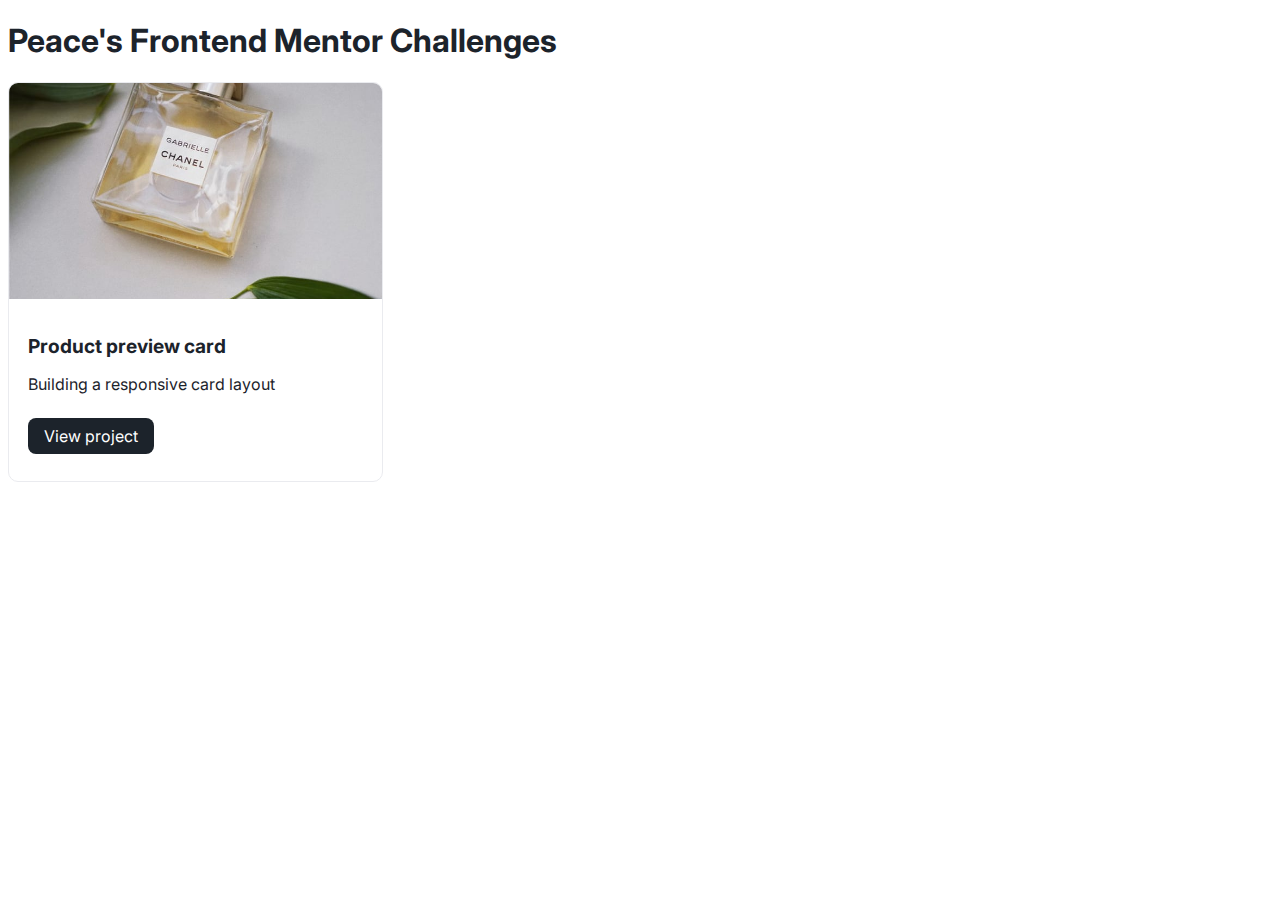
==== index.html @ c160496a "homepage styling" ====
<!DOCTYPE html>
<html lang="en">
  <head>
    <meta charset="UTF-8" />
    <meta name="viewport" content="width=device-width, initial-scale=1.0" />
    <link href="style.css" rel="stylesheet" />
    <link rel="preconnect" href="https://fonts.googleapis.com" />
    <link rel="preconnect" href="https://fonts.gstatic.com" crossorigin />
    <link
      href="https://fonts.googleapis.com/css2?family=Inter:wght@400;500&display=swap"
      rel="stylesheet"
    />
    <title>Peace's Frontend Mentor Challenges</title>
  </head>
  <body>
    <h1>Peace's Frontend Mentor Challenges</h1>
    <article>
      <div class="project-img"></div>
      <div class="description">
        <h2>Product preview card</h2>
        <p>Building a responsive card layout</p>
        <a class="button" href="Product preview card component/index.html">View project</a>
      </div>
    </article>
  </body>
</html>
---- style.css ----
/* Mobile */
:root {
  --lightgray: #EAEBEF;
  --cream: #f2eae2;
  --white: #ffffff;
  --purple: #8865EC;
  --gunmetal: #1c232b;
  --sans: "Inter", sans-serif;
}

html {
  box-sizing: border-box;
}

*,
*::before,
*::after {
  box-sizing: inherit;
}


body {
font-family: var(--sans);
font-size: 1rem;
color: var(--gunmetal);
}

h2{
    font-size: 1.2rem;
}

img {
  width: 100%;
}

p {
    margin: .5rem 0px 2rem 0px;
}

article {
  width: 375px;
  border-radius: 10px;
  display: flex;
  flex-direction: column;
  overflow: hidden;
  border: 1px solid var(--lightgray);
  height: 400px;
  padding-bottom: 1rem;
}

.project-img {
  background-image: url("Product preview card component/images/image-product-mobile.jpg");
  background-position: center;
  height: 300px;
  background-size: cover;
  display: block;
}

.description {
  padding: 1.2rem;
}

a.button {
    text-decoration: none;
    background-color: var(--gunmetal);
    color: var(--white);
    padding: .5rem 1rem;
    text-align: center;
    width: 100%;
    border-radius: 8px;
}

a.button:hover {
    background-color: var(--purple);
}
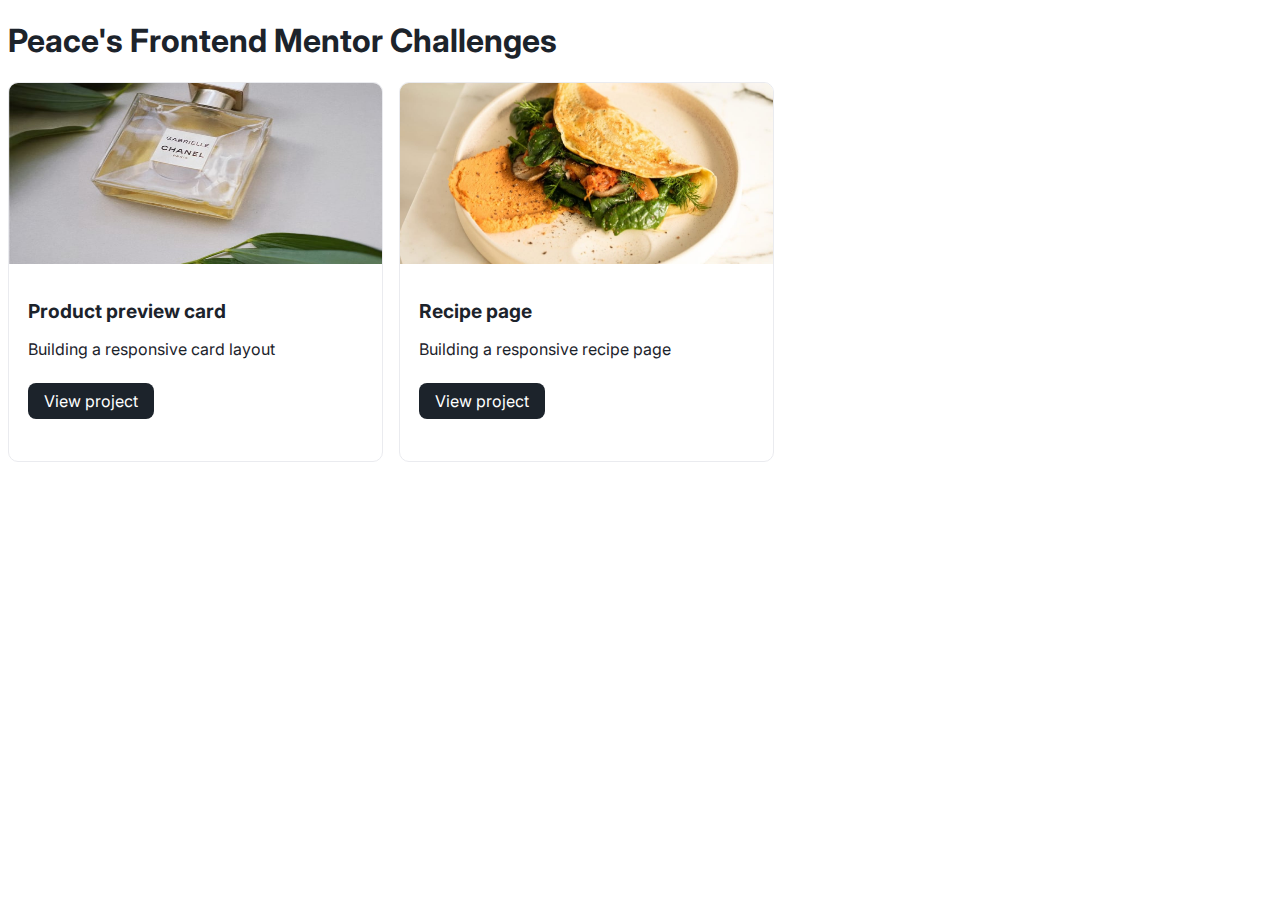
==== commit 2d8879ed: "fixing link" ====
--- a/index.html
+++ b/index.html
@@ -14,13 +14,28 @@
   </head>
   <body>
     <h1>Peace's Frontend Mentor Challenges</h1>
+    <div class="content">
     <article>
-      <div class="project-img"></div>
+      <div class="project-img">
+        <img src="Product preview card component/images/image-product-mobile.jpg">
+      </div>
       <div class="description">
         <h2>Product preview card</h2>
         <p>Building a responsive card layout</p>
         <a class="button" href="Product preview card component/index.html">View project</a>
       </div>
     </article>
+
+    <article>
+        <div class="project-img">
+          <img src="Recipe Page/assets/images/image-omelette.jpeg">
+        </div>
+        <div class="description">
+          <h2>Recipe page</h2>
+          <p>Building a responsive recipe page</p>
+          <a class="button" href="Recipe Page/index.html">View project</a>
+        </div>
+      </article>
+    </div>
   </body>
 </html>
--- a/style.css
+++ b/style.css
@@ -31,6 +31,7 @@
 
 img {
   width: 100%;
+  height: 100%;
 }
 
 p {
@@ -42,18 +43,15 @@
   border-radius: 10px;
   display: flex;
   flex-direction: column;
+  border: 1px solid var(--lightgray);
+  height: 380px;
+  padding-bottom: 1rem;
   overflow: hidden;
-  border: 1px solid var(--lightgray);
-  height: 400px;
-  padding-bottom: 1rem;
 }
 
 .project-img {
-  background-image: url("Product preview card component/images/image-product-mobile.jpg");
-  background-position: center;
-  height: 300px;
-  background-size: cover;
-  display: block;
+height: 50%;
+overflow: hidden;
 }
 
 .description {
@@ -72,4 +70,10 @@
 
 a.button:hover {
     background-color: var(--purple);
-}+}
+
+.content {
+  display: flex;
+  gap: 1rem;
+}
+
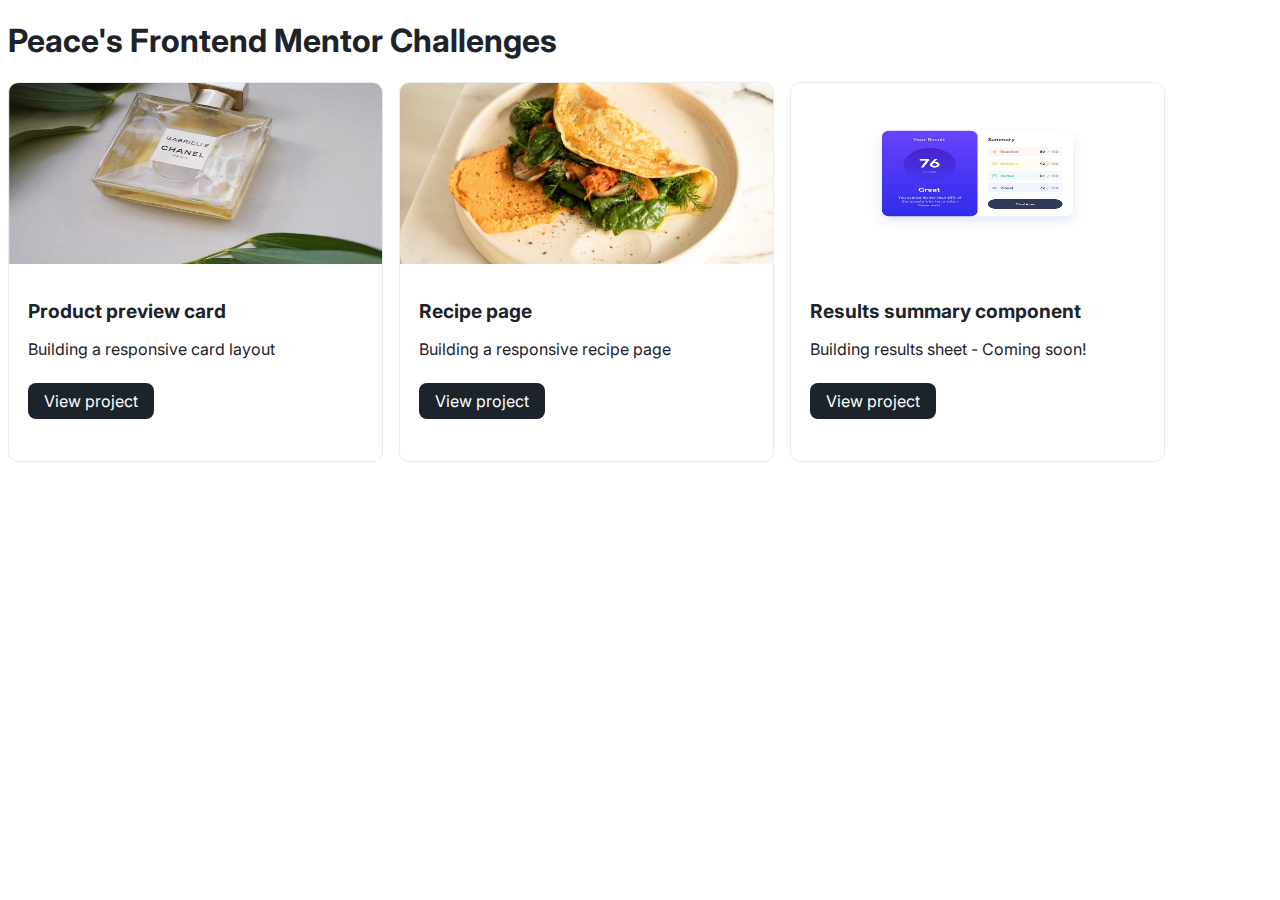
==== commit 9d887d72: "markup base" ====
--- a/index.html
+++ b/index.html
@@ -36,6 +36,17 @@
           <a class="button" href="Recipe Page/index.html">View project</a>
         </div>
       </article>
+
+      <article>
+        <div class="project-img">
+          <img src="Results Summary Component/design/desktop-design.jpg">
+        </div>
+        <div class="description">
+          <h2>Results summary component</h2>
+          <p>Building results sheet - Coming soon!</p>
+          <a class="button" href="Results Summary Component/index.html">View project</a>
+        </div>
+      </article>
     </div>
   </body>
 </html>
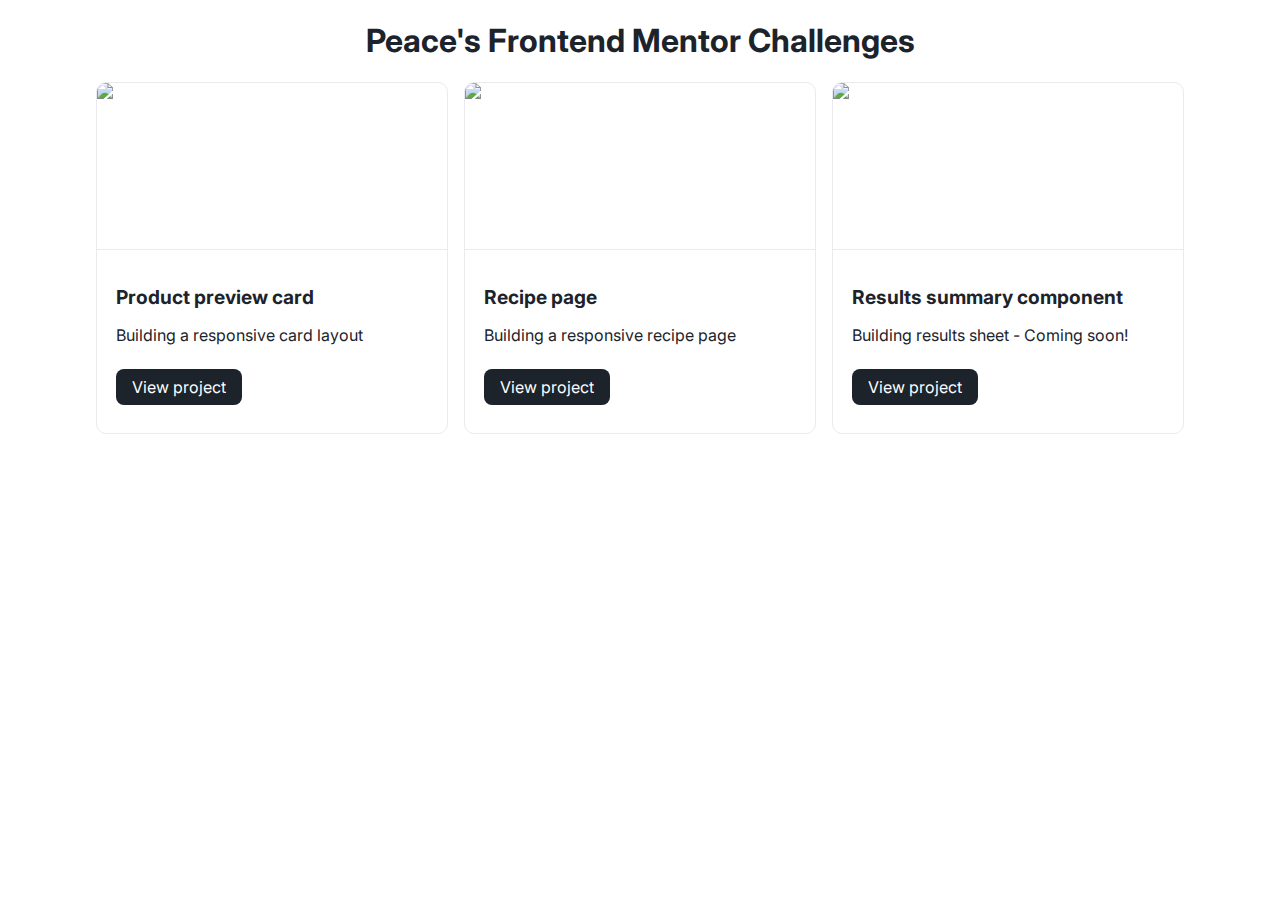
==== commit 80adbc54: "homepage responsiveness" ====
--- a/index.html
+++ b/index.html
@@ -17,7 +17,7 @@
     <div class="content">
     <article>
       <div class="project-img">
-        <img src="Product preview card component/images/image-product-mobile.jpg">
+        <img src="https://res.cloudinary.com/dz209s6jk/image/upload/f_auto,q_auto,w_700/Challenges/d0bm3lh8bp36gyi3jiop.jpg">
       </div>
       <div class="description">
         <h2>Product preview card</h2>
@@ -28,7 +28,7 @@
 
     <article>
         <div class="project-img">
-          <img src="Recipe Page/assets/images/image-omelette.jpeg">
+          <img src="https://res.cloudinary.com/dz209s6jk/image/upload/f_auto,q_auto,w_700/Challenges/sogk9gtrzrmsf2rzcj63.jpg">
         </div>
         <div class="description">
           <h2>Recipe page</h2>
@@ -39,7 +39,7 @@
 
       <article>
         <div class="project-img">
-          <img src="Results Summary Component/design/desktop-design.jpg">
+          <img src="https://res.cloudinary.com/dz209s6jk/image/upload/f_auto,q_auto,w_700/Challenges/aqbssn4qnnb7jwp9kbw2.jpg">
         </div>
         <div class="description">
           <h2>Results summary component</h2>
--- a/style.css
+++ b/style.css
@@ -1,9 +1,9 @@
 /* Mobile */
 :root {
-  --lightgray: #EAEBEF;
+  --lightgray: #eaebef;
   --cream: #f2eae2;
   --white: #ffffff;
-  --purple: #8865EC;
+  --purple: #8865ec;
   --gunmetal: #1c232b;
   --sans: "Inter", sans-serif;
 }
@@ -18,40 +18,43 @@
   box-sizing: inherit;
 }
 
-
 body {
-font-family: var(--sans);
-font-size: 1rem;
-color: var(--gunmetal);
+  font-family: var(--sans);
+  font-size: 1rem;
+  color: var(--gunmetal);
 }
 
-h2{
-    font-size: 1.2rem;
+h1 {
+  text-align: center;
+}
+
+h2 {
+  font-size: 1.2rem;
 }
 
 img {
   width: 100%;
-  height: 100%;
 }
 
 p {
-    margin: .5rem 0px 2rem 0px;
+  margin: 0.5rem 0px 2rem 0px;
 }
 
 article {
-  width: 375px;
+  width: 22rem;
+  height: 22rem;
   border-radius: 10px;
   display: flex;
   flex-direction: column;
   border: 1px solid var(--lightgray);
-  height: 380px;
   padding-bottom: 1rem;
   overflow: hidden;
 }
 
 .project-img {
-height: 50%;
-overflow: hidden;
+  height: 50%;
+  overflow: hidden;
+  border-bottom: 1px solid var(--lightgray);
 }
 
 .description {
@@ -59,21 +62,30 @@
 }
 
 a.button {
-    text-decoration: none;
-    background-color: var(--gunmetal);
-    color: var(--white);
-    padding: .5rem 1rem;
-    text-align: center;
-    width: 100%;
-    border-radius: 8px;
+  text-decoration: none;
+  background-color: var(--gunmetal);
+  color: var(--white);
+  padding: 0.5rem 1rem;
+  text-align: center;
+  width: 100%;
+  border-radius: 8px;
 }
 
 a.button:hover {
-    background-color: var(--purple);
+  background-color: var(--purple);
 }
 
 .content {
   display: flex;
   gap: 1rem;
+  flex-direction: column;
+  align-items: center;
 }
 
+@media (min-width: 800px) {
+  .content {
+    flex-direction: row;
+    margin: 0 auto;
+    justify-content: center;
+  }
+}
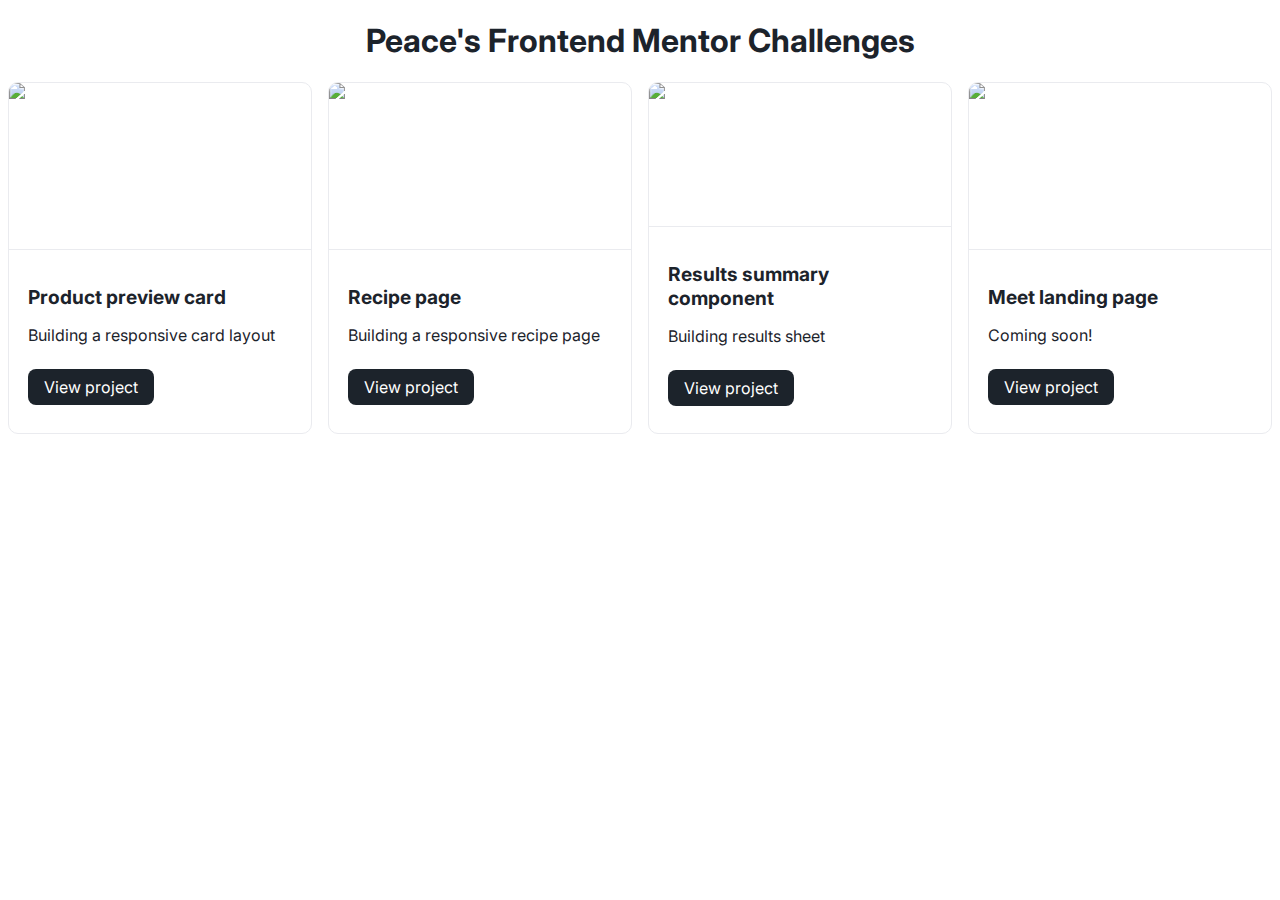
==== commit ce329d0d: "landing page start" ====
--- a/index.html
+++ b/index.html
@@ -43,8 +43,19 @@
         </div>
         <div class="description">
           <h2>Results summary component</h2>
-          <p>Building results sheet - Coming soon!</p>
+          <p>Building results sheet</p>
           <a class="button" href="Results Summary Component/index.html">View project</a>
+        </div>
+      </article>
+
+      <article>
+        <div class="project-img">
+          <img src="https://res.cloudinary.com/dz209s6jk/image/upload/f_auto,q_auto,w_700/Challenges/mubyltw6vmbmndvlymzn.jpg">
+        </div>
+        <div class="description">
+          <h2>Meet landing page</h2>
+          <p>Coming soon!</p>
+          <a class="button" href="Meet Landing Page/index.html">View project</a>
         </div>
       </article>
     </div>
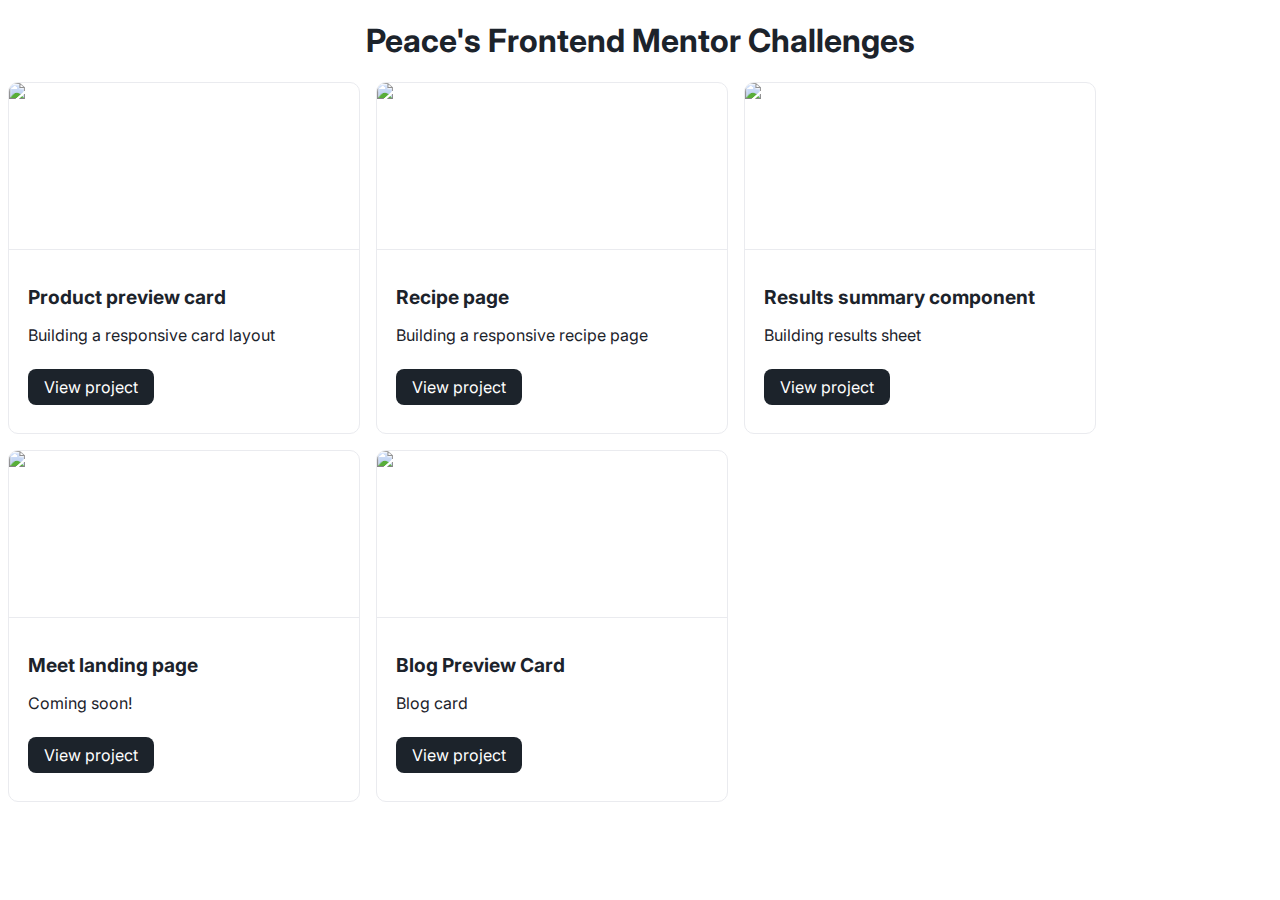
==== commit 15646ab1: "updating homepage" ====
--- a/index.html
+++ b/index.html
@@ -15,20 +15,26 @@
   <body>
     <h1>Peace's Frontend Mentor Challenges</h1>
     <div class="content">
-    <article>
-      <div class="project-img">
-        <img src="https://res.cloudinary.com/dz209s6jk/image/upload/f_auto,q_auto,w_700/Challenges/d0bm3lh8bp36gyi3jiop.jpg">
-      </div>
-      <div class="description">
-        <h2>Product preview card</h2>
-        <p>Building a responsive card layout</p>
-        <a class="button" href="Product preview card component/index.html">View project</a>
-      </div>
-    </article>
+      <article>
+        <div class="project-img">
+          <img
+            src="https://res.cloudinary.com/dz209s6jk/image/upload/f_auto,q_auto,w_700/Challenges/d0bm3lh8bp36gyi3jiop.jpg"
+          />
+        </div>
+        <div class="description">
+          <h2>Product preview card</h2>
+          <p>Building a responsive card layout</p>
+          <a class="button" href="Product preview card component/index.html"
+            >View project</a
+          >
+        </div>
+      </article>
 
-    <article>
+      <article>
         <div class="project-img">
-          <img src="https://res.cloudinary.com/dz209s6jk/image/upload/f_auto,q_auto,w_700/Challenges/sogk9gtrzrmsf2rzcj63.jpg">
+          <img
+            src="https://res.cloudinary.com/dz209s6jk/image/upload/f_auto,q_auto,w_700/Challenges/sogk9gtrzrmsf2rzcj63.jpg"
+          />
         </div>
         <div class="description">
           <h2>Recipe page</h2>
@@ -39,18 +45,24 @@
 
       <article>
         <div class="project-img">
-          <img src="https://res.cloudinary.com/dz209s6jk/image/upload/f_auto,q_auto,w_700/Challenges/aqbssn4qnnb7jwp9kbw2.jpg">
+          <img
+            src="https://res.cloudinary.com/dz209s6jk/image/upload/f_auto,q_auto,w_700/Challenges/aqbssn4qnnb7jwp9kbw2.jpg"
+          />
         </div>
         <div class="description">
           <h2>Results summary component</h2>
           <p>Building results sheet</p>
-          <a class="button" href="Results Summary Component/index.html">View project</a>
+          <a class="button" href="Results Summary Component/index.html"
+            >View project</a
+          >
         </div>
       </article>
 
       <article>
         <div class="project-img">
-          <img src="https://res.cloudinary.com/dz209s6jk/image/upload/f_auto,q_auto,w_700/Challenges/mubyltw6vmbmndvlymzn.jpg">
+          <img
+            src="https://res.cloudinary.com/dz209s6jk/image/upload/f_auto,q_auto,w_700/Challenges/mubyltw6vmbmndvlymzn.jpg"
+          />
         </div>
         <div class="description">
           <h2>Meet landing page</h2>
@@ -58,6 +70,20 @@
           <a class="button" href="Meet Landing Page/index.html">View project</a>
         </div>
       </article>
+
+      <article>
+        <div class="project-img">
+          <img
+            src="https://res.cloudinary.com/dz209s6jk/image/upload/f_auto,q_auto,w_700/Challenges/kaiwxzdh90xhbdwsstvl.jpg"
+          />
+        </div>
+        <div class="description">
+          <h2>Blog Preview Card</h2>
+          <p>Blog card</p>
+          <a class="button" href="blog-preview-card-main/index.html">View project</a>
+        </div>
+      </article>
+
     </div>
   </body>
 </html>
--- a/style.css
+++ b/style.css
@@ -76,16 +76,20 @@
 }
 
 .content {
-  display: flex;
+  display: grid;
+  grid-template-columns: 1fr 1fr 1fr;
   gap: 1rem;
-  flex-direction: column;
-  align-items: center;
+  width: 70%;
+
+  /* gap: 1rem;
+  /* flex-direction: row; */
+  /* align-items: flex-start;
+   flex-wrap: wrap;
+  justify-content: flex-start;  */
 }
 
-@media (min-width: 800px) {
+@media (max-width: 800px) {
   .content {
-    flex-direction: row;
-    margin: 0 auto;
-    justify-content: center;
+    grid-template-columns: 1fr;
   }
 }
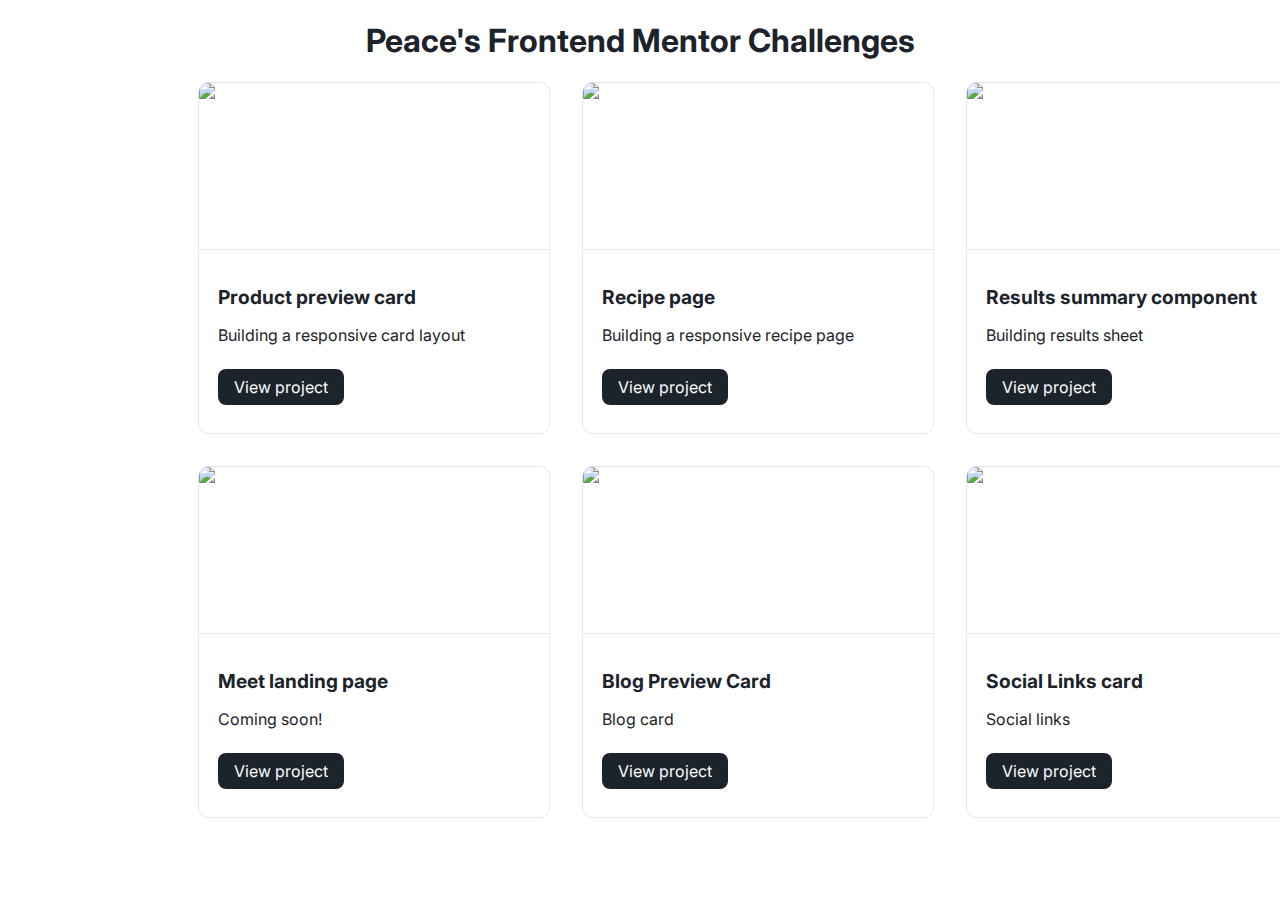
==== commit 4117256e: "social links card" ====
--- a/index.html
+++ b/index.html
@@ -84,6 +84,19 @@
         </div>
       </article>
 
+      <article>
+        <div class="project-img">
+          <img
+            src="https://res.cloudinary.com/dz209s6jk/image/upload/f_auto,q_auto,w_700/Challenges/sfsa14rwjz0wp7lzel2x.jpg"
+          />
+        </div>
+        <div class="description">
+          <h2>Social Links card</h2>
+          <p>Social links</p>
+          <a class="button" href="social-links-profile-main/index.html">View project</a>
+        </div>
+      </article>
+
     </div>
   </body>
 </html>
--- a/style.css
+++ b/style.css
@@ -78,9 +78,9 @@
 .content {
   display: grid;
   grid-template-columns: 1fr 1fr 1fr;
-  gap: 1rem;
+  gap: 2rem;
   width: 70%;
-
+  margin: 0 auto;
   /* gap: 1rem;
   /* flex-direction: row; */
   /* align-items: flex-start;
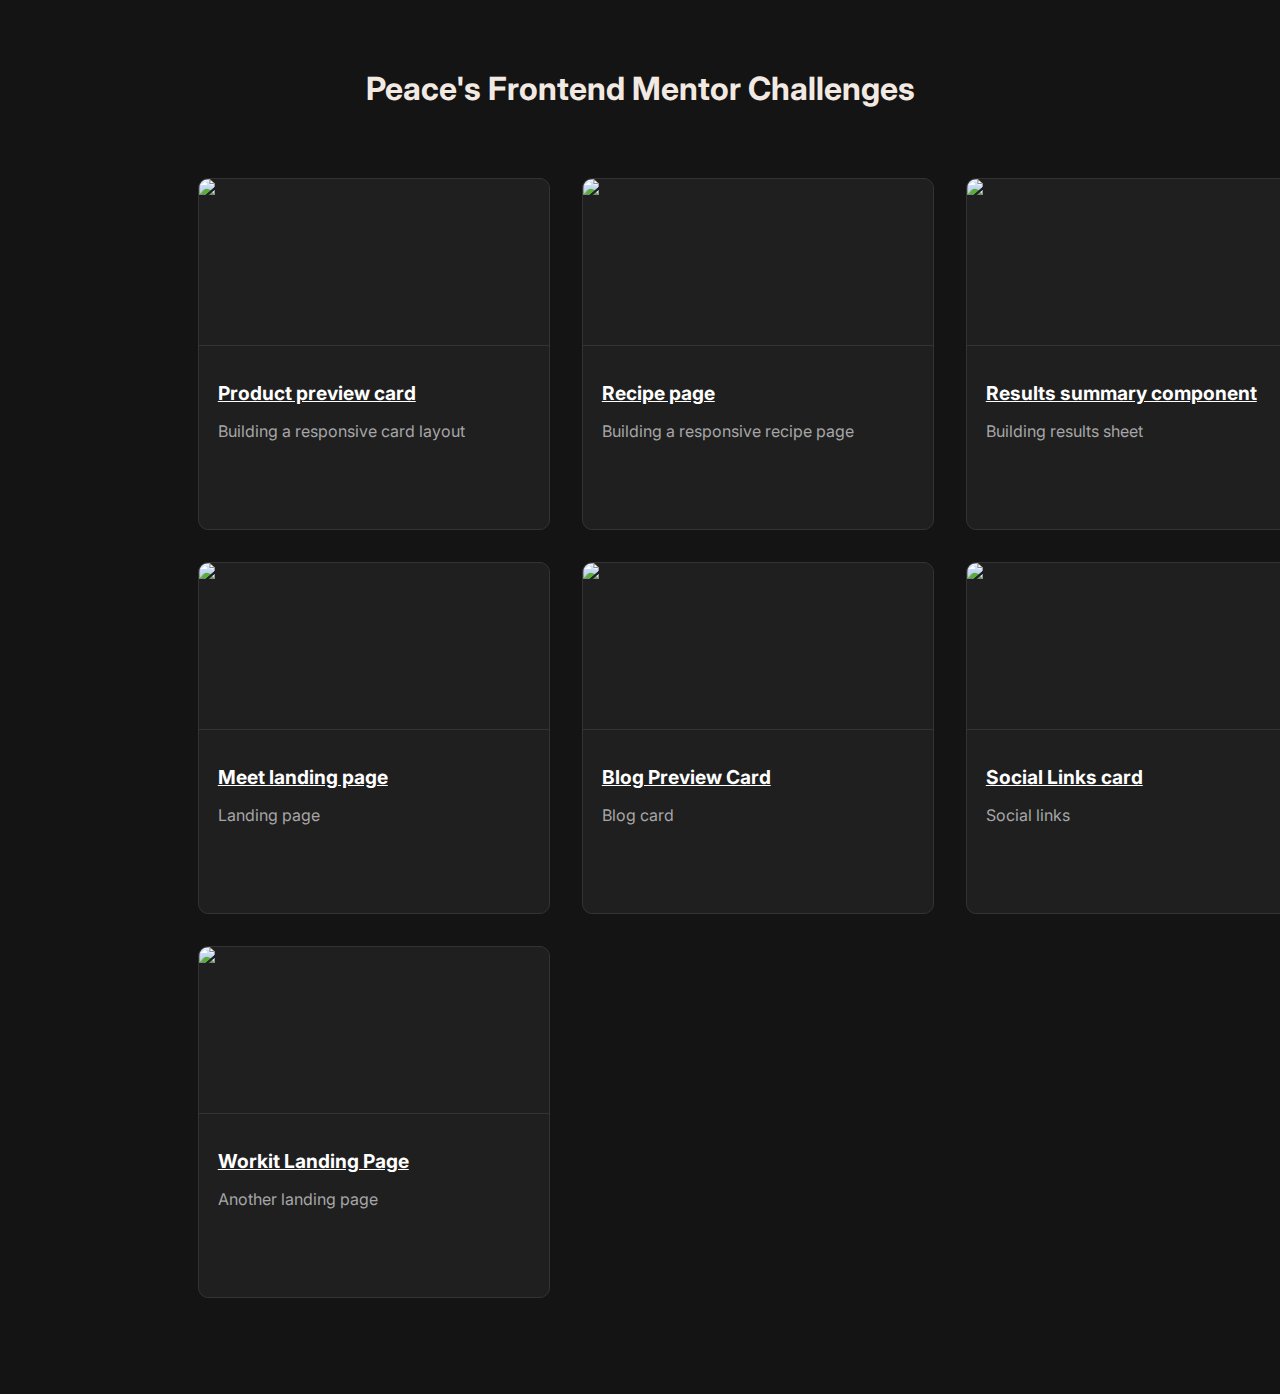
==== commit 00bbca9a: "changed main page to dark theme" ====
--- a/index.html
+++ b/index.html
@@ -14,19 +14,20 @@
   </head>
   <body>
     <h1>Peace's Frontend Mentor Challenges</h1>
+
     <div class="content">
+
       <article>
         <div class="project-img">
+          <a href="Product preview card component/index.html">
           <img
             src="https://res.cloudinary.com/dz209s6jk/image/upload/f_auto,q_auto,w_700/Challenges/d0bm3lh8bp36gyi3jiop.jpg"
           />
         </div>
         <div class="description">
-          <h2>Product preview card</h2>
+          <h2><a href="Product preview card component/index.html">Product preview card</a> </h2>
           <p>Building a responsive card layout</p>
-          <a class="button" href="Product preview card component/index.html"
-            >View project</a
-          >
+         
         </div>
       </article>
 
@@ -37,9 +38,8 @@
           />
         </div>
         <div class="description">
-          <h2>Recipe page</h2>
+          <h2><a href="Recipe Page/index.html">Recipe page</a></h2>
           <p>Building a responsive recipe page</p>
-          <a class="button" href="Recipe Page/index.html">View project</a>
         </div>
       </article>
 
@@ -50,11 +50,8 @@
           />
         </div>
         <div class="description">
-          <h2>Results summary component</h2>
+          <h2><a href="Results Summary Component/index.html">Results summary component</a></h2>
           <p>Building results sheet</p>
-          <a class="button" href="Results Summary Component/index.html"
-            >View project</a
-          >
         </div>
       </article>
 
@@ -65,9 +62,8 @@
           />
         </div>
         <div class="description">
-          <h2>Meet landing page</h2>
-          <p>Coming soon!</p>
-          <a class="button" href="Meet Landing Page/index.html">View project</a>
+          <h2><a href="Meet Landing Page/index.html">Meet landing page</a></h2>
+          <p>Landing page</p>
         </div>
       </article>
 
@@ -78,9 +74,8 @@
           />
         </div>
         <div class="description">
-          <h2>Blog Preview Card</h2>
+          <h2><a href="blog-preview-card-main/index.html">Blog Preview Card</a></h2>
           <p>Blog card</p>
-          <a class="button" href="blog-preview-card-main/index.html">View project</a>
         </div>
       </article>
 
@@ -91,9 +86,20 @@
           />
         </div>
         <div class="description">
-          <h2>Social Links card</h2>
+          <h2><a href="social-links-profile-main/index.html">Social Links card</a></h2>
           <p>Social links</p>
-          <a class="button" href="social-links-profile-main/index.html">View project</a>
+        </div>
+      </article>
+
+      <article>
+        <div class="project-img">
+          <img
+            src="https://res.cloudinary.com/dz209s6jk/image/upload/f_auto,q_auto,w_700/Challenges/dipoauyeugmgrbbc3g8f.jpg"
+          />
+        </div>
+        <div class="description">
+          <h2><a href="workit-landing-page/index.html">Workit Landing Page</a></h2>
+          <p>Another landing page</p>
         </div>
       </article>
 
--- a/style.css
+++ b/style.css
@@ -1,10 +1,13 @@
 /* Mobile */
 :root {
-  --lightgray: #eaebef;
+  --lightgray: #333333;
   --cream: #f2eae2;
   --white: #ffffff;
   --purple: #8865ec;
   --gunmetal: #1c232b;
+  --black: #141414;
+  --dark-gray: #1F1F1F;
+  --orange: #F88D2A;
   --sans: "Inter", sans-serif;
 }
 
@@ -21,11 +24,13 @@
 body {
   font-family: var(--sans);
   font-size: 1rem;
-  color: var(--gunmetal);
+  color: var(--cream);
+  background-color: var(--black);
 }
 
 h1 {
   text-align: center;
+  padding: 3rem;
 }
 
 h2 {
@@ -37,7 +42,8 @@
 }
 
 p {
-  margin: 0.5rem 0px 2rem 0px;
+  margin: 0.5rem 0 2rem 0;
+  color: #a6a6a6;
 }
 
 article {
@@ -49,6 +55,7 @@
   border: 1px solid var(--lightgray);
   padding-bottom: 1rem;
   overflow: hidden;
+  background-color: var(--dark-gray);
 }
 
 .project-img {
@@ -61,18 +68,17 @@
   padding: 1.2rem;
 }
 
-a.button {
-  text-decoration: none;
-  background-color: var(--gunmetal);
+a {
+  /* text-decoration: none; */
   color: var(--white);
-  padding: 0.5rem 1rem;
   text-align: center;
   width: 100%;
   border-radius: 8px;
 }
 
-a.button:hover {
-  background-color: var(--purple);
+a:hover {
+  color: var(--orange);
+  text-decoration: none;
 }
 
 .content {
@@ -80,7 +86,7 @@
   grid-template-columns: 1fr 1fr 1fr;
   gap: 2rem;
   width: 70%;
-  margin: 0 auto;
+  margin: 0 auto 6rem auto;
   /* gap: 1rem;
   /* flex-direction: row; */
   /* align-items: flex-start;
